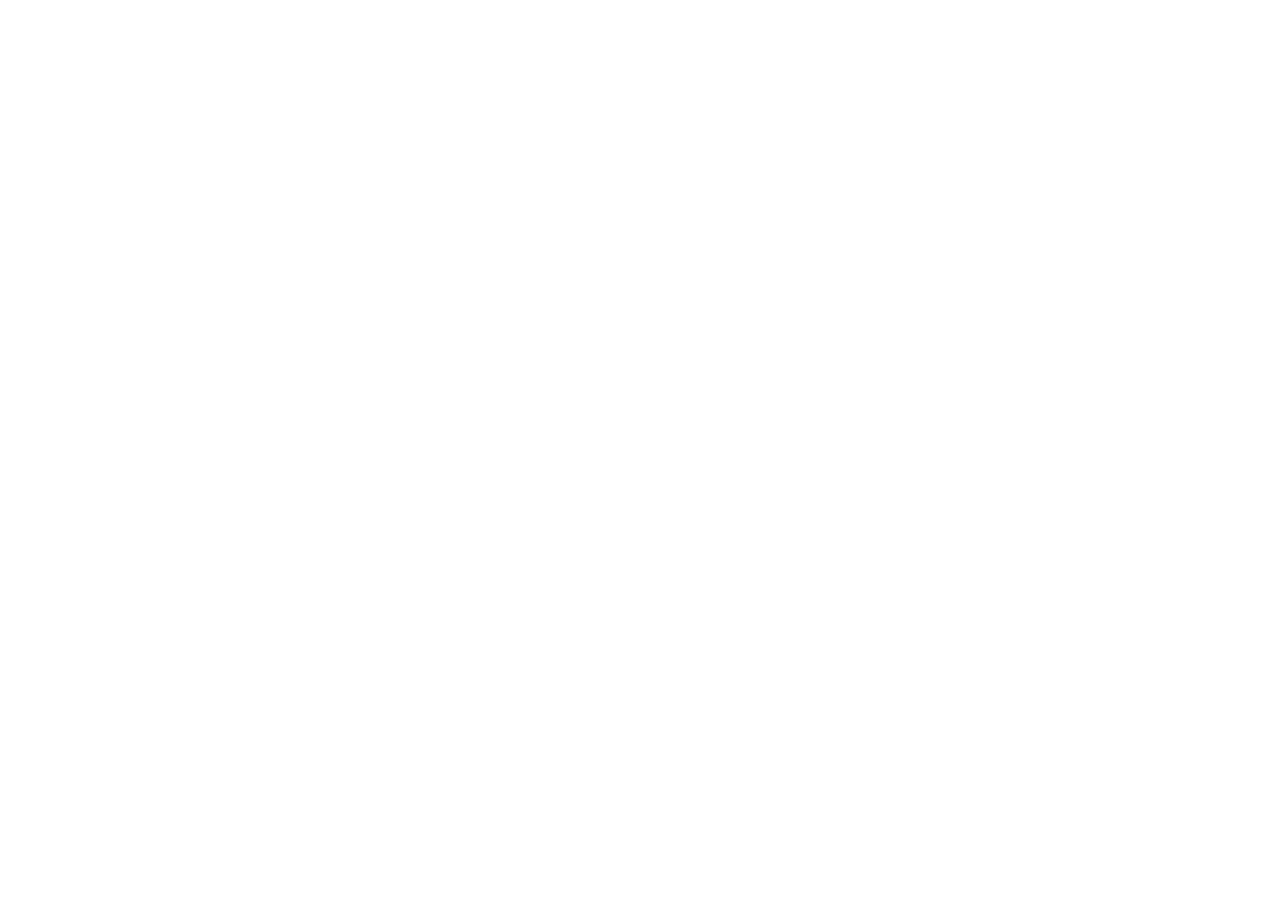
==== inex.html @ 456770d9 "initial commit" ====
<!DOCTYPE html>
<html lang="en">
<head>
  <meta charset="UTF-8">
  <meta http-equiv="X-UA-Compatible" content="IE=edge">
  <meta name="viewport" content="width=device-width, initial-scale=1.0">
  <link rel="stylesheet" href="css/normalize.css">
  <link rel="stylesheet" href="css/style.css">
  <title>Clerksy</title>
</head>
<body>
  <div class="container-fluid">
    <!-- HEADER START  -->
    <header>
      <div class="container">
        <div class="header">

        </div>
      </div>
    </header>
    <!-- HEADER FINISH  -->
    <!-- MAIN START  -->
    <main>
      <!-- Section Hero  -->
      <!-- Section Human  -->
      <!-- Section Partner  -->
      <!-- Section Product  -->
      <!-- Section Employer  -->
      <!-- Section hero  -->
    </main>
    <!-- MAIN FINISH  -->
    <!-- FOOTER START  -->
    <!-- FOOTER FINISH  -->    
    <header></header>
  </div>
</body>
</html>
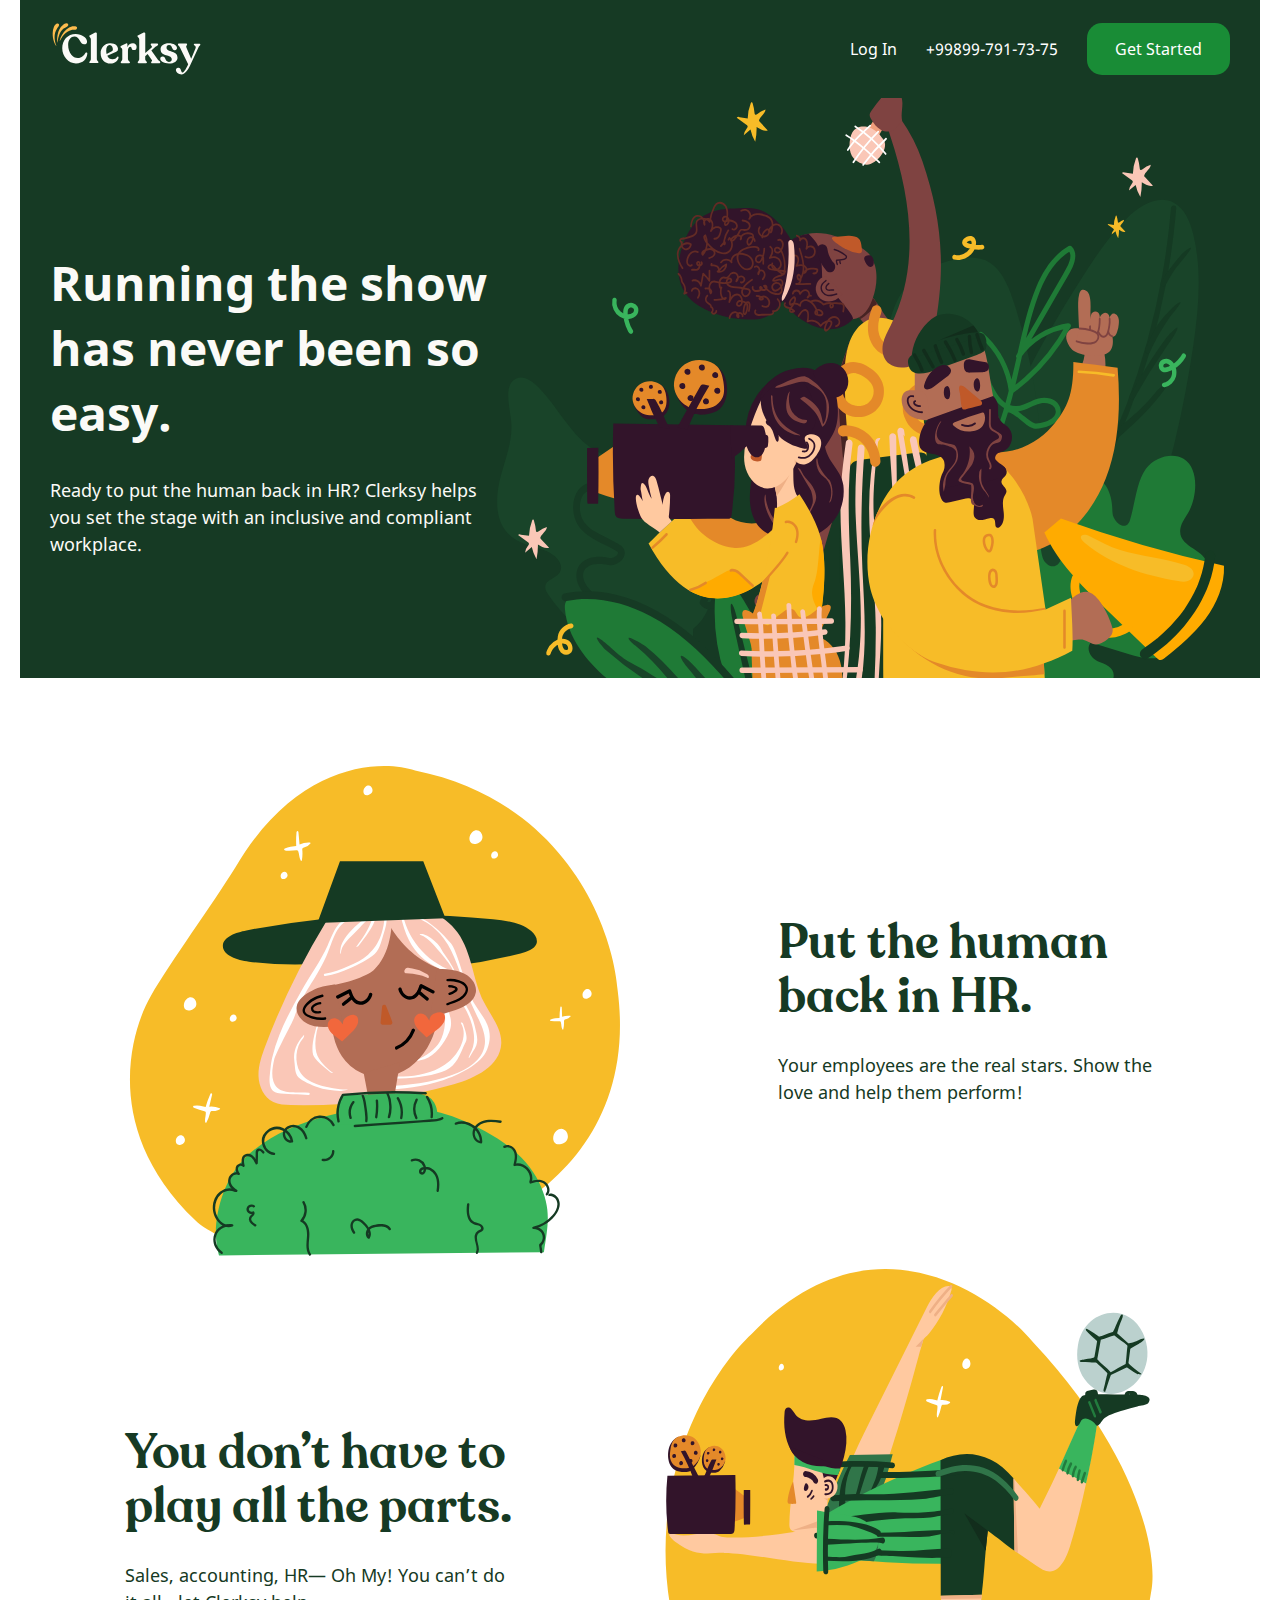
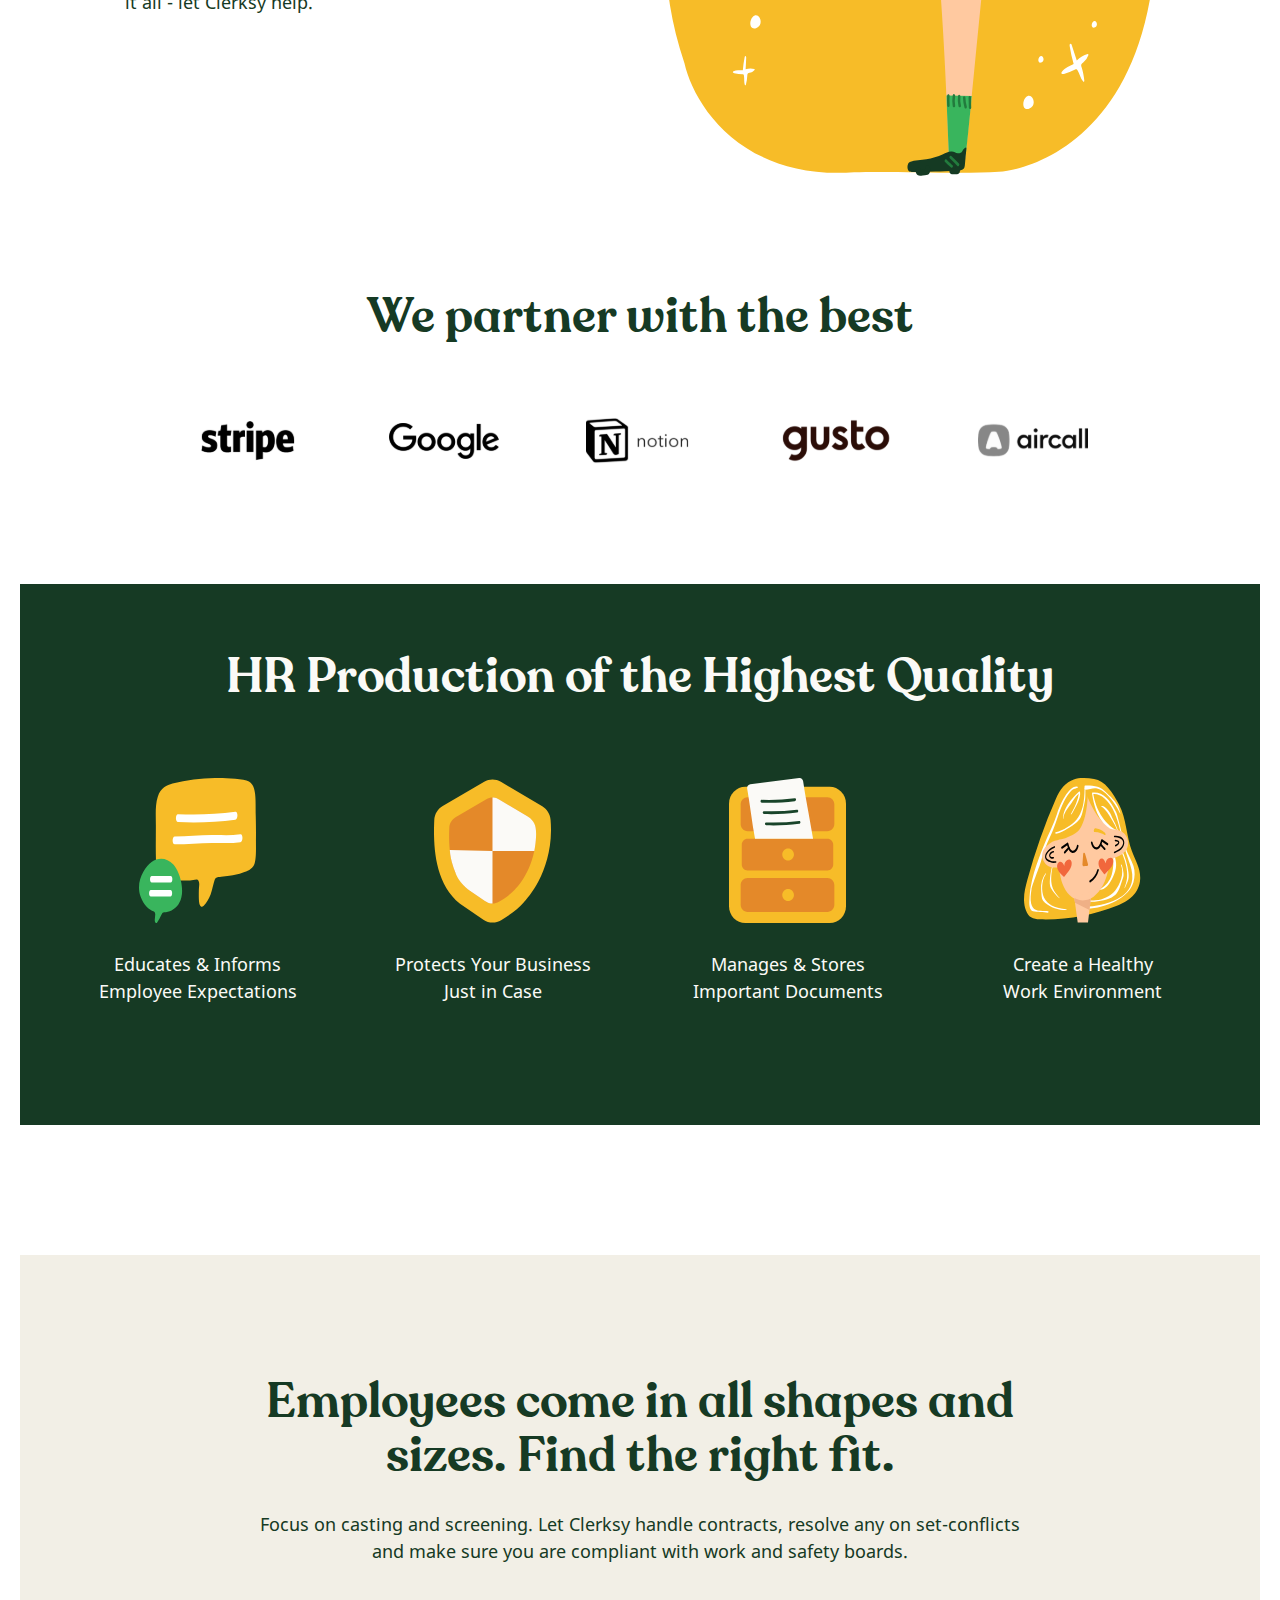
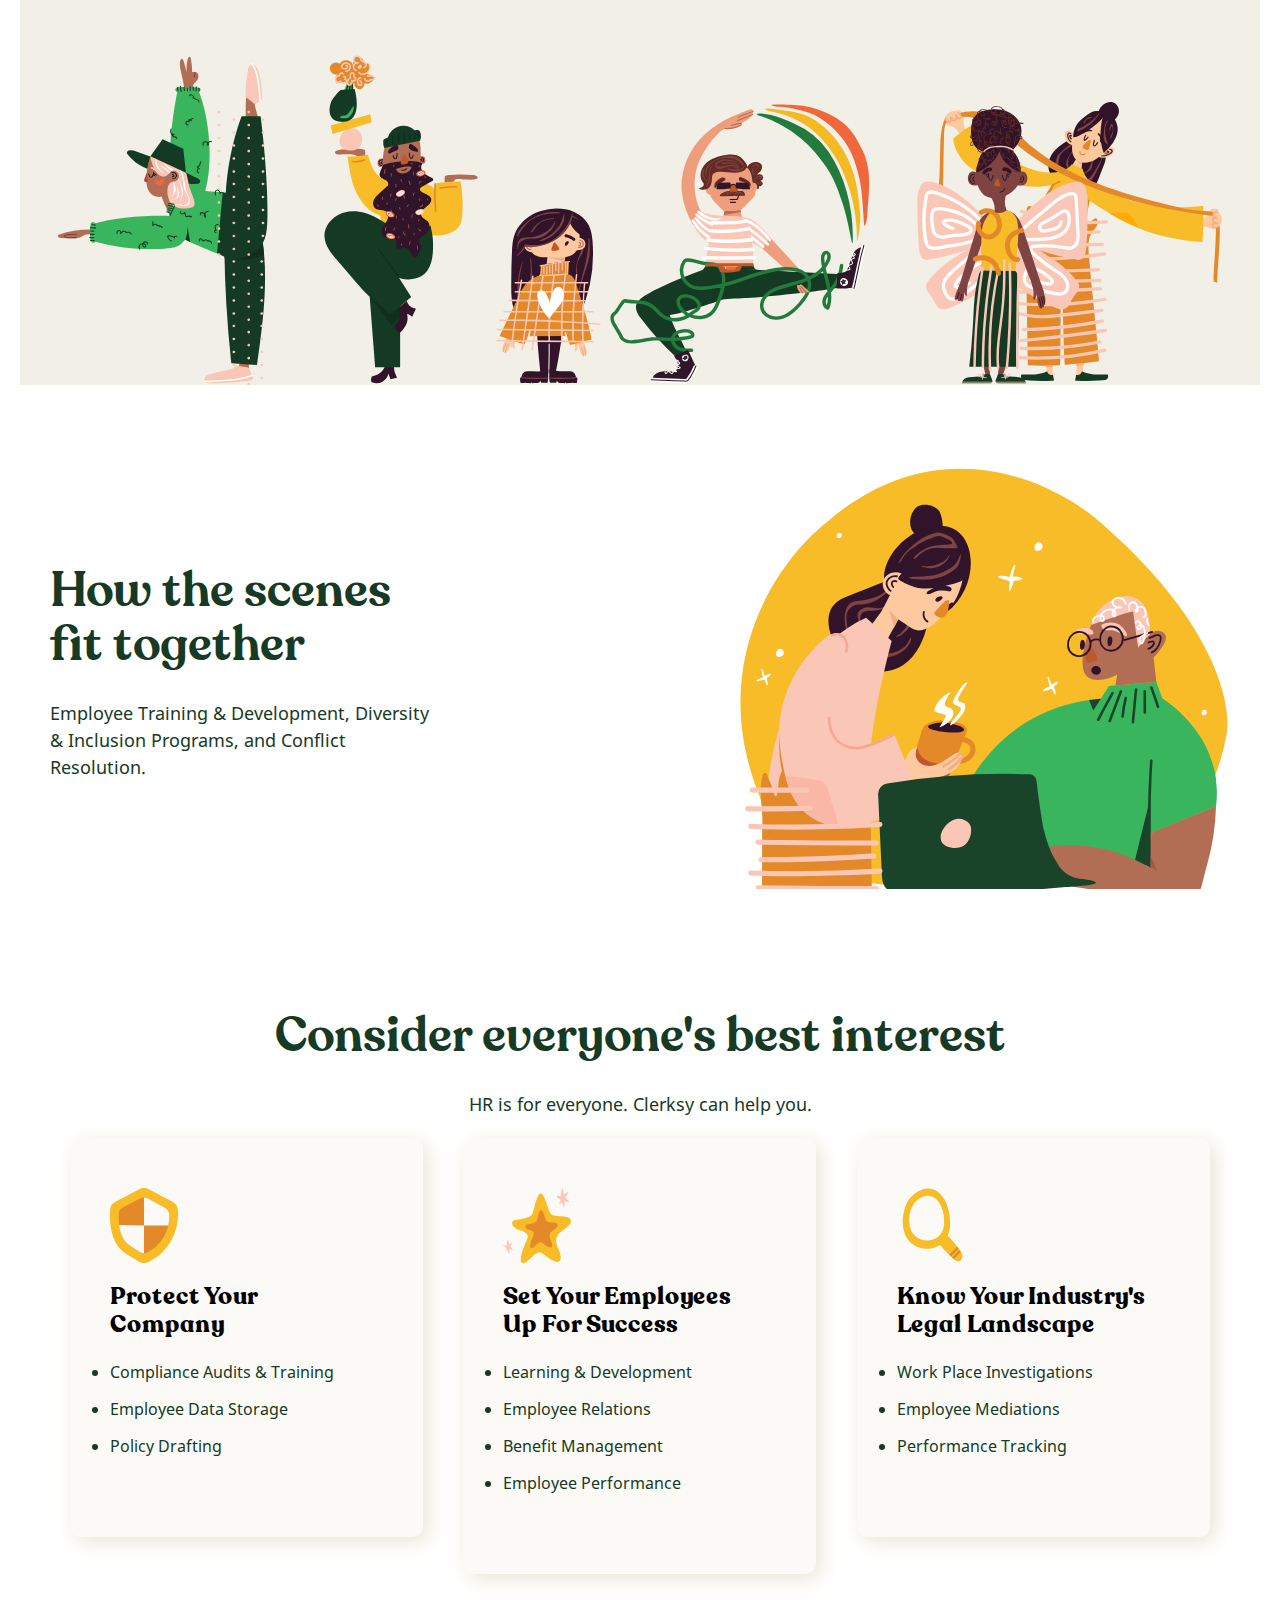
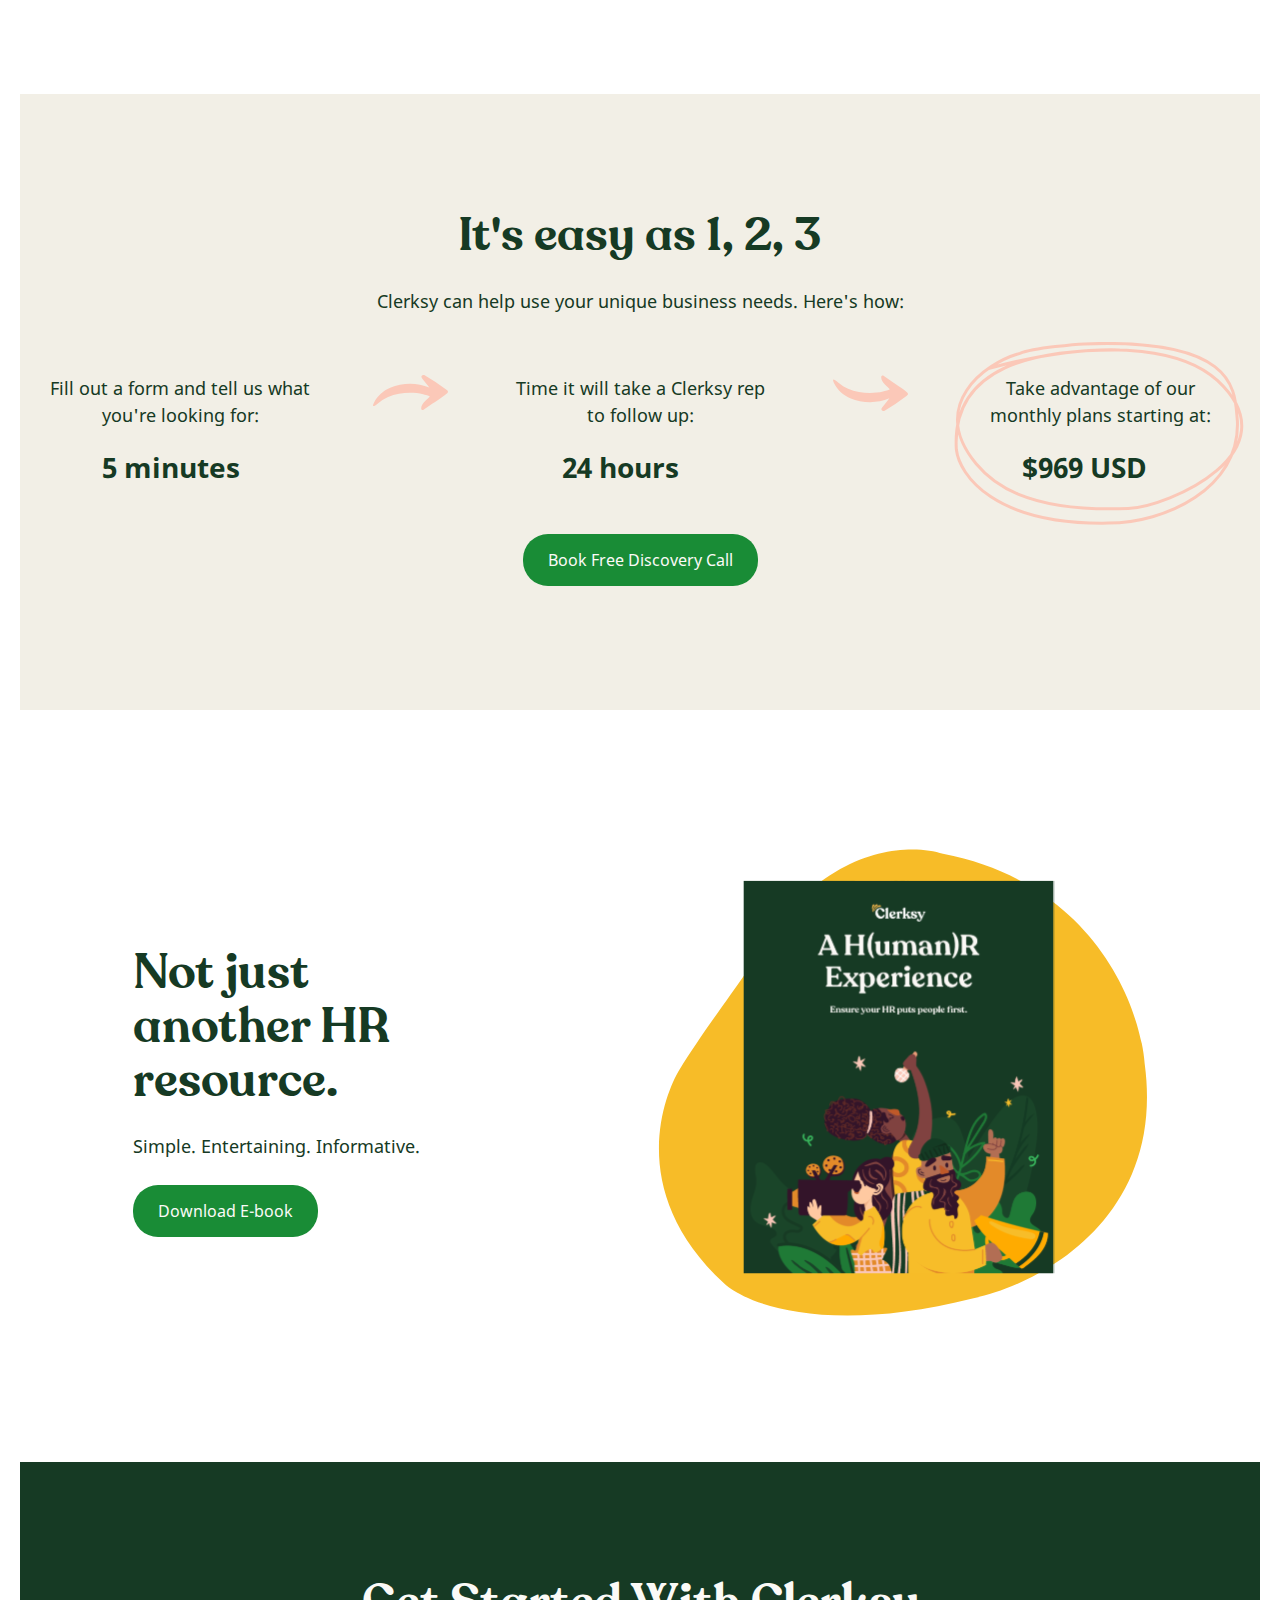
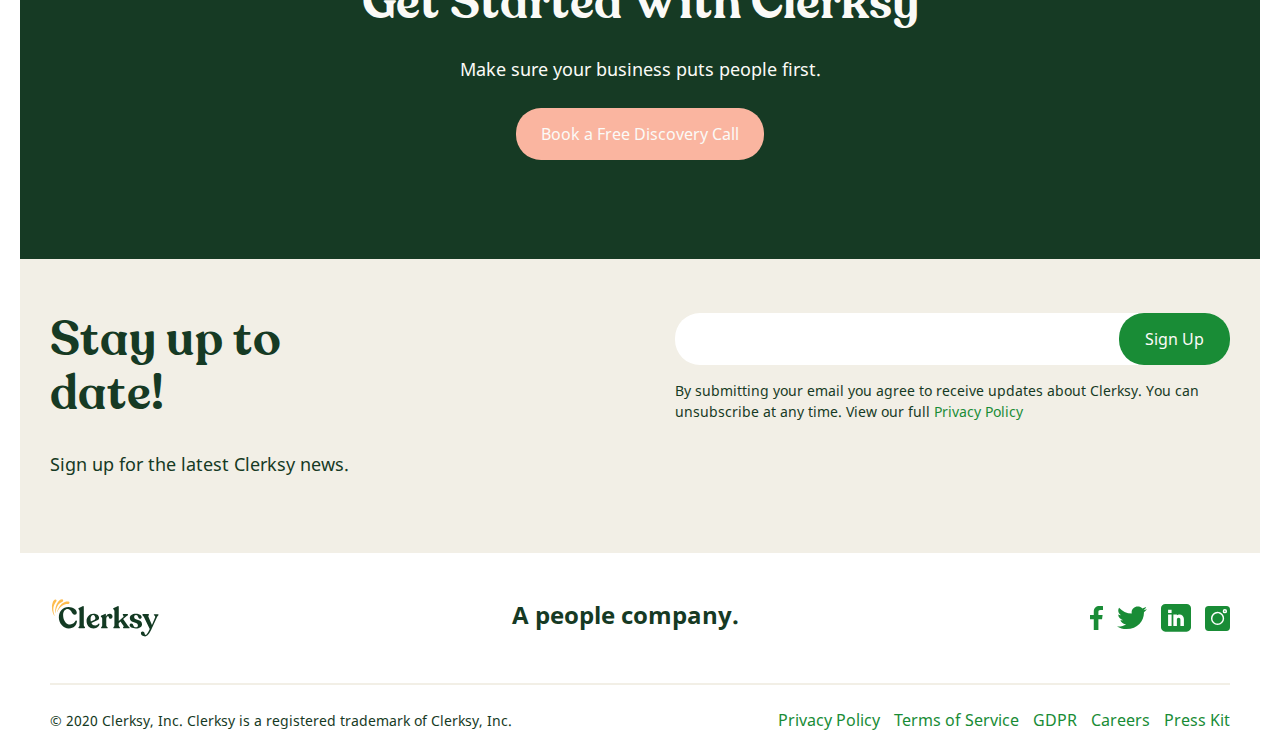
==== commit fd300322: "changed project" ====
--- a/inex.html
+++ b/inex.html
@@ -14,24 +14,290 @@
     <header>
       <div class="container">
         <div class="header">
-
+          <div class="header__logo">
+            <a class="header__logo-link" href="#">
+              <img class="header__img" src="./img/header-logo.svg" alt="Clerksy logo">
+            </a>
+          </div>
+          <div class="header__box-link">
+            <a class="header__login"  href="#" target="_blank">Log In</a>
+            <a class="header__tel"  href="tel:+998997917375" target="_blank">+99899-791-73-75</a>
+            <a class="header__btn" href="#" target="_blank">Get Started</a>
+          </div>
         </div>
       </div>
     </header>
     <!-- HEADER FINISH  -->
+    
     <!-- MAIN START  -->
     <main>
       <!-- Section Hero  -->
+      <section id="hero">
+        <div class="container">
+          <div class="hero">
+            <div class="hero__content">
+              <h1 class="hero__heading">Running the show has never been so easy.</h1>
+              <p class="hero__text">Ready to put the human back in HR? Clerksy helps you set the stage with an inclusive and compliant workplace.</p> 
+            </div>
+            <div class="hero__karaoky">
+              <img class="hero__img" src="./img/karooki.svg" alt="karaoky team">
+            </div>
+          </div>
+        </div>
+      </section>
       <!-- Section Human  -->
+      <section id="human">
+        <div class="container">
+          <div class="human">
+            <ul class="human__list">
+              <li class="human__item">
+                <img class="human__img" src="./img/dream.svg" alt="Dream a girl">
+              </li>
+              <li class="human__item">
+                <h2 class="human__heading">Put the human <br> back in HR.</h2>
+                <p class="human__text">Your employees are the real stars. Show the <br> love and help them perform!</p>
+              </li>
+              <li class="human__item">
+                <h2 class="human__heading">You don’t have to <br> play all the parts.</h2>
+                <p class="human__text">Sales, accounting, HR— Oh My! You can’t do <br> it all - let Clerksy help.</p>
+              </li>
+              <li class="human__item">
+                <img class="human__img" src="./img/boy-ball.svg" alt="boy with his ball">
+              </li>
+            </ul>
+          </div>
+        </div>
+      </section>
       <!-- Section Partner  -->
+      <section id="partner">
+        <div class="container">
+          <div class="partner">
+            <h2 class="partner__heading">We partner with the best</h2>
+            <ul class="partner__list">
+              <li class="partner__item">
+                <a class="partner__link" href="#" target="_blank"><img class="partner__img" src="./img/stripe.svg" alt="stripe logo"></a>
+              </li>
+              <li class="partner__item">
+                <a class="partner__link" href="#" target="_blank"><img class="partner__img" src="./img/google.svg" alt="google logo"></a>
+              </li>
+              <li class="partner__item">
+                <a class="partner__link" href="#" target="_blank"><img class="partner__img" src="./img/notion.svg" alt="notion logo"></a>
+              </li>
+              <li class="partner__item">
+                <a class="partner__link" href="#" target="_blank"><img class="partner__img" src="./img/gusto.svg" alt="gusto logo"></a>
+              </li>
+              <li class="partner__item">
+                <a class="partner__link" href="#" target="_blank"><img class="partner__img" src="./img/aircall.svg" alt="aircall log"></a>
+              </li>
+            </ul>
+          </div>
+        </div>
+      </section>
       <!-- Section Product  -->
+      <section id="product">
+        <div class="container">
+          <div class="product">
+            <h2 class="product__heading">HR Production of the Highest Quality</h2>
+            <ul class="product__list">
+              <li class="product__item">
+                <img class="product__img" src="./img/informs.svg" alt="product image">
+                <p class="product__text">Educates & Informs <br>Employee Expectations</p>
+              </li>
+              <li class="product__item">
+                <img class="product__img" src="./img/business.svg" alt="product image">
+                <p class="product__text">Protects Your Business <br>Just in Case</p>
+              </li>
+              <li class="product__item">
+                <img class="product__img" src="./img/stores.svg" alt="product image">
+                <p class="product__text">Manages & Stores <br>Important Documents</p>
+              </li>
+              <li class="product__item">
+                <img class="product__img" src="./img/healthy.svg" alt="product image">
+                <p class="product__text">Create a Healthy <br>Work Environment </p>
+              </li>
+            </ul>
+          </div>
+        </div>
+      </section>
+      <div class="white"></div>
       <!-- Section Employer  -->
-      <!-- Section hero  -->
+      <section id="employer">
+        <div class="container">
+          <div class="employer">
+            <h2 class="employer__heading">Employees come in all shapes and <br> sizes. Find the right fit.</h2>
+            <p class="employer__text">Focus on casting and screening. Let Clerksy handle contracts, resolve any on set-conflicts <br> and make sure you are compliant with work and safety boards.</p>
+            <div class="employer__team">
+              <img class="employer__img" src="./img/five-people.svg" alt="Employers">
+            </div>
+          </div>
+        </div>
+      </section>
+      <!-- Section Scene  -->
+      <section id="scene">
+        <div class="container">
+          <div class="scene">
+            <div class="scene__content">
+              <h2 class="scene__heading">How the scenes <br> fit together</h2>
+              <p class="scene__text">Employee Training & Development, Diversity <br> & Inclusion Programs, and Conflict <br> Resolution.</p>
+            </div>
+            <div class="scene__illustirate">
+              <img class="scene__img" src="./img/scenes.svg" alt="scenes image">
+            </div>
+          </div>
+        </div>
+      </section>
+      <!-- Section Interest  -->
+      <section id="interest">
+        <div class="container">
+          <div class="interest">
+            <h2 class="interest__heading">Consider everyone's best interest</h2>
+            <p class="interest__text">HR is for everyone. Clerksy can help you.</p>
+            <ul class="interest__list">
+              <li class="interest__item">
+                <div class="interest__box">
+                  <img class="interest__img" src="./img/protection.svg" alt="protection icon">
+                </div>
+                <h2 class="interest__title">Protect Your <br> Company</h2>
+                <ul class="interest__panel">
+                  <li class="interest__panel-item">Compliance Audits & Training</li>
+                  <li class="interest__panel-item">Employee Data Storage</li>
+                  <li class="interest__panel-item">Policy Drafting</li>
+                </ul>
+              </li>
+              <li class="interest__item">
+                <div class="interest__box">
+                  <img class="interest__img" src="./img/star.svg" alt="Star icon">
+                </div>
+                <h2 class="interest__title">Set Your Employees <br> Up For Success</h2>
+                <ul class="interest__panel">
+                  <li class="interest__panel-item">Learning & Development</li>
+                  <li class="interest__panel-item">Employee Relations</li>
+                  <li class="interest__panel-item">Benefit Management</li>
+                  <li class="interest__panel-item">Employee Performance</li>
+                </ul>
+              </li>
+              <li class="interest__item">
+                <div class="interest__box">
+                  <img class="interest__img" src="./img/lupa.svg" alt="Lupa icon">
+                </div>
+                <h2 class="interest__title">Know Your Industry's <br> Legal Landscape</h2>
+                <ul class="interest__panel">
+                  <li class="interest__panel-item">Work Place Investigations</li>
+                  <li class="interest__panel-item">Employee Mediations</li>
+                  <li class="interest__panel-item">Performance Tracking</li>
+                </ul>
+              </li>
+            </ul>
+          </div>
+        </div>
+      </section>
+      <!-- Section Stats  -->
+      <section id="stats">
+        <div class="container">
+          <div class="stats">
+            <h2 class="stats__heading">It's easy as 1, 2, 3</h2>
+            <p class="stats__text">Clerksy can help use your unique business needs. Here's how:</p>
+            <ul class="stats__list">
+              <li class="stats__item text">
+                <p class="stats__text">Fill out a form and tell us what <br> you're looking for:</p>
+                <strong class="stats__bold">5 minutes</strong>
+              </li>
+              <li class="stats__item">
+                <img class="stats__img" src="./img/left-hand1.svg" alt="right hand">
+              </li>
+              <li class="stats__item text">
+                <p class="stats__text">Time it will take a Clerksy rep <br> to follow up:</p>
+                <strong class="stats__bold">24 hours</strong>
+              </li>
+              <li class="stats__item">
+                <img class="stats__img" src="./img/right-hand2.svg" alt="right hand">
+              </li>
+              <li class="stats__item text">
+                <p class="stats__item">Take advantage of our <br> monthly plans starting at:</p>
+                <strong class="stats__bold">&#x24;969 USD</strong>
+                <img class="stats__imgx" src="./img/kolsa.svg" alt="kolsa">
+              </li>
+            </ul>
+            <a class="stats__link" href="#" target="_blank">Book Free Discovery Call</a>
+          </div>
+        </div>
+      </section>
+      <!-- Section Resource  -->
+      <section id="resource">
+        <div class="container">
+          <div class="resource">
+            <div class="resource__content">
+              <h2 class="resource__heading">Not just another HR resource.</h2>
+              <p class="resource__text">Simple. Entertaining. Informative.</p>
+              <a class="resource__link" href="#" target="_blank">Download E-book</a>
+            </div>
+            <div class="resource__box">
+              <img class="resource-img" src="./img/resource-image.svg" alt="resource-image">
+            </div>
+          </div>
+        </div>
+      </section>
+      <!-- Section Testimonial  -->
+      <section id="testimonial">
+        <div class="container">
+          <div class="testimonial">
+            <h2 class="testimonial__heading">Get Started With Clerksy</h2>
+            <p class="testimonial__text"> Make sure your business puts people first.</p>
+            <a class="testimonial__link" href="#" target="_blank">Book a Free Discovery Call</a>
+          </div>
+        </div>
+      </section>
+      <!-- Section Registration  -->
+      <section id="registration">
+        <div class="container">
+          <div class="registration">
+            <div class="registration__wrap1">
+              <h2 class="registration__heading">Stay up to date!</h2>
+              <p class="registration__title">Sign up for the latest Clerksy news.</p>
+            </div>
+            <div class="registration__wrap2">
+              <input class="registration__input" type="text">
+              <button class="regstration__btn" type="submit">Sign Up</button>
+              <p class="registration__text">
+                By submitting your email you agree to receive updates about Clerksy. You can <br> unsubscribe at any time. View our full 
+                <a class="registration__link" href="#">Privacy Policy</a>
+              </p>
+            </div>
+          </div>
+        </div>
+      </section>
     </main>
     <!-- MAIN FINISH  -->
     <!-- FOOTER START  -->
+    <footer>
+      <div class="container">
+        <div class="footer">
+          <div class="footer__wrap1">
+            <div class="footer__logo">
+              <a class="footer__logo-link" href="#"><img class="footer__img" src="./img/footer-logo.svg" alt="footer logo"></a>
+            </div>
+            <p class="footer__title">A people company.</p>
+            <ul class="footer__social">
+              <li class="footer__social-item"><a class="footer__social-link" href="#" target="blank"><img class="footer__social-img" src="./img/facebook.svg" alt="facebook logo"></a></li>
+              <li class="footer__social-item"><a class="footer__social-link" href="#" target="blank"><img class="footer__social-img" src="./img/twitter.svg" alt="twitter logo"></a></li>
+              <li class="footer__social-item"><a class="footer__social-link" href="#" target="blank"><img class="footer__social-img" src="./img/in.svg" alt="in logo"></a></li>
+              <li class="footer__social-item"><a class="footer__social-link" href="#" target="blank"><img class="footer__social-img" src="./img/instagram.svg" alt="instagram logo"></a></li>
+            </ul>
+          </div>
+          <div class="footer__wrap2">
+            <p class="footer__text">© 2020 Clerksy, Inc. Clerksy is a registered trademark of Clerksy, Inc.</p>
+            <ul class="footer__list">
+              <li class="footer__item"><a class="footer__item-link" href="#" target="_blank">Privacy Policy</a></li>
+              <li class="footer__item"><a class="footer__item-link" href="#" target="_blank">Terms of Service</a></li>
+              <li class="footer__item"><a class="footer__item-link" href="#" target="_blank">GDPR</a></li>
+              <li class="footer__item"><a class="footer__item-link" href="#" target="_blank">Careers</a></li>
+              <li class="footer__item"><a class="footer__item-link" href="#" target="_blank">Press Kit</a></li>
+            </ul>
+          </div>
+        </div>
+      </div>
+    </footer>
     <!-- FOOTER FINISH  -->    
-    <header></header>
   </div>
 </body>
 </html>--- a/css/style.css
+++ b/css/style.css
@@ -0,0 +1,649 @@
+@font-face {
+  font-family: 'Recoleta Alt';
+  src:url('../fonts/RecoletaAlt-SemiBold.woff2') format('woff2'),
+  url('../fonts/RecoletaAlt-SemiBold.woff') format('woff');
+  font-weight: 600;
+  font-style: normal;
+  font-display: swap;
+}
+@font-face {
+  font-family: 'Recoleta Alt';
+  src:url('../fonts/RecoletaAlt-Regular.woff2') format('woff2'),
+  url('../fonts/RecoletaAlt-Regular.woff') format('woff');
+  font-weight: normal;
+  font-style: normal;
+  font-display: swap;
+}
+@font-face {
+  font-family: 'Recoleta Alt';
+  src:url('../fonts/RecoletaAlt-Bold.woff2') format('woff2'),
+  url('../fonts/RecoletaAlt-Bold.woff') format('woff');
+  font-weight: bold;
+  font-style: normal;
+  font-display: swap;
+}
+@font-face {
+  font-family: 'Noto Sans';
+  src: url('../fonts/NotoSans-Bold.woff2') format('woff2'),
+  url('../fonts/NotoSans-Bold.woff') format('woff');
+  font-weight: bold;
+  font-style: normal;
+  font-display: swap;
+}
+@font-face {
+  font-family: 'Noto Sans';
+  src:url('../fonts/NotoSans.woff2') format('woff2'),
+  url('../fonts/NotoSans.woff') format('woff');
+  font-weight: normal;
+  font-style: normal;
+  font-display: swap;
+}
+
+
+
+*{
+  box-sizing: border-box;
+  margin: 0;
+  padding: 0;
+}
+body{
+  font-family: 'Noto Sans', sans-serif;
+  font-style: normal;
+  font-weight: normal;
+}
+.container-fluid{
+  padding: 0 20px;
+}
+.container{
+  width: 1220px;
+  margin: 0 auto;
+  padding: 0 20px;
+}
+.visually-hidden {
+  position: absolute;
+  width: 1px;
+  height: 1px;
+  margin: -1px;
+  padding: 0;
+  overflow: hidden;
+  border: 0;
+  clip: rect(0 0 0 0)
+}
+.h1, h2, h3, h4, h5, h6{
+  font-family: 'Recoleta Alt';
+}
+img{
+  vertical-align: middle;
+}
+a{
+  text-decoration: none;
+}
+
+
+/* HEADER START  */
+header{
+  background-color: #163A24;
+}
+.header {
+  display: flex;
+  justify-content: space-between;
+  align-items: center;
+  
+}
+.header__logo {
+  padding: 20px 0;
+  
+}
+.header__logo-link {
+}
+.header__img {
+  width: 153px;
+  height: 58px;
+}
+.header__box-link {
+  width: 380px;
+  display: flex;
+  align-items: center;
+  justify-content: space-between;
+}
+.header__login {
+  color: #fff;
+  font-size: 16px;
+  line-height: 22px;
+}
+.header__tel {
+  color: #fff;
+  font-size: 16px;
+  line-height: 22px;
+}
+.header__btn {
+  color: #fff;
+  font-size: 16px;
+  line-height: 22px;
+  padding: 15px 28px;
+  border-radius: 15px;
+  background-color: #198C36;
+}
+/* HEADER FINISH */
+
+/* MAIN START */
+/* Section Hero   */
+#hero{
+  background-color: #163A24;
+}
+.hero {
+  display: flex;
+  justify-content: space-between;
+  align-items: center;
+  margin-bottom: 78px;
+}
+.hero__content {
+  width: 475px;
+}
+.hero__heading {
+  font-weight: 600;
+  font-size: 48px;
+  line-height: 65px;  
+  color: #FBFAF7;
+}
+.hero__text {
+  font-size: 18px;
+  line-height: 27px;
+  color: #FBFAF7;
+}
+.hero__img {
+  width: 738px;
+  height: 580px;
+}
+/* Section Human    */
+.human {
+  
+}
+.human__list {
+  display: flex;
+  flex-flow: row wrap;
+  list-style-type: none;
+  justify-content: space-around;
+  align-items: center;
+}
+.human__item {
+}
+.human__img{
+  width: 492px;
+  height: 510px;
+}
+.human__heading {
+  margin-bottom: 28px;
+  font-weight: 600;
+  font-size: 48px;
+  line-height: 54px;
+  color: #163A24;
+  
+}
+.human__text {
+  font-size: 18px;
+  line-height: 27px;
+  color: #163A24;
+}
+
+
+/* Section Partner  */
+.partner {
+  
+  padding: 114px 99px;
+  
+}
+.partner__heading {
+  margin-bottom: 67px;
+  text-align: center;
+  font-weight: 600;
+  font-size: 48px;
+  line-height: 54px;
+  text-align: center;
+  color: #163A24;
+}
+.partner__list {
+  width: 983px;
+  display: flex;
+  justify-content: space-between;
+  align-items: center;
+  padding-left: 44px;
+  padding-right: 44px;
+  list-style-type: none;
+}
+
+.partner__img{
+  
+}
+/* Section Product  */
+#product{
+  background-color: #163A24;
+}
+.product {
+  padding-top: 66px;
+  padding-bottom: 120px;
+  
+}
+.product__heading {
+  font-weight: 600;
+  font-size: 48px;
+  line-height: 54px;
+  text-align: center;
+  color: #FBFAF7;
+  margin-bottom: 74px;
+}
+.product__list {
+  display: flex;
+  justify-content: space-between;
+  align-items: center;
+  list-style-type: none;
+}
+.product__item {
+  text-align: center;
+  width: 295px;
+}
+.product__img {
+  width: 117px;
+  height: 145px;
+}
+.product__text{
+  font-size: 18px;
+  line-height: 27px; 
+  text-align: center;
+  color: #FBFAF7;
+  margin-top: 28px;
+}
+
+.white{
+  height: 130px;
+  background-color: #fff;
+}
+/* Section Employer */
+#employer{
+  background-color: #F2EFE6;
+  margin-bottom: 81px;
+}
+.employer {
+  text-align: center;
+  padding-top: 120px; 
+}
+.employer__heading {
+  font-weight: 600;
+  font-size: 48px;
+  line-height: 54px;
+  text-align: center;
+  color: #163A24;
+  margin-bottom: 28px;
+}
+.employer__text {
+  font-size: 18px;
+  line-height: 27px;
+  text-align: center;
+  color: #163A24;
+  margin-bottom: 85px;
+}
+.employer__team {
+  margin: 0 auto;
+}
+.employer__img {
+  width: 1180px;
+  height: 335px;
+  
+}
+/* Section Scene    */
+.scene {
+  display: flex;
+  justify-content: space-between;
+  align-items: center;
+  margin-bottom: 120px;
+  
+}
+.scene__content {
+  width: 393px;
+  height: 227px;
+}
+.scene__heading {
+  font-weight: 600;
+  font-size: 48px;
+  line-height: 54px;
+  color: #163A24;
+  margin-bottom: 28px;
+}
+.scene__text {
+  font-size: 18px;
+  line-height: 27px;
+  color: #163A24;
+}
+.scene__img {
+  width: 492px;
+  height: 423px;
+}
+/* Section Interest */
+.interest {
+  margin-bottom: 120px;
+}
+.interest__heading {
+  font-weight: 600;
+  font-size: 48px;
+  line-height: 54px;
+  text-align: center; 
+  color: #163A24;
+  margin-bottom: 28px;
+  
+}
+.interest__text {
+  font-size: 18px;
+  line-height: 27px;
+  text-align: center; 
+  color: #163A24;
+  margin-bottom: 20px;
+}
+.interest__list {
+  display: flex;
+  align-items: flex-start;
+  justify-content: space-between;
+  list-style-type: none;
+}
+.interest__item {
+  width: 353px;
+  background-color: #FBFAF7;
+  border-radius: 10px;
+  margin: 0 auto;
+  padding: 50px 40px 65px;
+  box-shadow: 5px 5px 20px #E9E4D5;
+}
+.interest__box {
+  margin-bottom: 20px;
+}
+.interest__panel{
+  list-style-type: disc;
+  
+}
+.interest__panel-item{
+  margin-bottom: 15px;
+  font-size: 16px;
+  line-height: 22px;
+  color: #163A24;
+}
+.interest__img {
+  width: 68px;
+  height: 75px;
+}
+.interest__title {
+  margin-bottom: 23px;
+}
+/* Section Stats */
+#stats{
+  background-color: #F2EFE6;
+}
+.stats {
+  text-align: center;
+  padding-top: 114px;
+  padding-bottom: 139px;
+  
+}
+.stats__heading {
+  font-weight: 600;
+  font-size: 47px;
+  line-height: 54px;
+  text-align: center;
+  color: #163A24;
+  margin-bottom: 26px;
+}
+.stats__text {
+  font-size: 18px;
+  line-height: 27px;
+  text-align: center;
+  color: #163A24;
+  margin-bottom: 60px;
+}
+.stats__list {
+  display: flex;
+  justify-content: space-between;
+  list-style-type: none;
+  margin-bottom: 60px;
+}
+.stats__item {
+  position: relative;
+  font-size: 18px;
+  line-height: 27px;
+  text-align: center;
+  color: #163A24;
+}
+.stats__img{
+  width: 75px;
+}
+.text{
+  width: 260px;
+  
+}
+.stats__imgx{
+  position: absolute;
+  top: -33px;
+  left: -16px;
+  
+}
+.stats__bold{
+  position: absolute;
+  top: 77px;
+  left: 52px;
+  font-weight: 600;
+  font-size: 28px;
+  line-height: 31px;
+  text-align: center;
+  color: #163A24;
+  
+}
+.stats__link{
+  font-size: 16px;
+  line-height: 22px;
+  text-align: center;
+  padding: 15px 25px;
+  background-color: #198C36;
+  color: #FBFAF7;
+  border-radius: 25px;
+}
+
+/* Section Resource */
+.resource {
+  display: flex;
+  justify-content: space-around;
+  align-items: center;
+  padding-top: 130px;
+  margin-bottom: 135px;
+}
+.resource__content {
+  width: 360px;
+}
+.resource__heading {
+  font-weight: 600;
+  font-size: 48px;
+  line-height: 54px;
+  color: #163A24;
+  margin-bottom: 25px;
+  
+  
+}
+.resource__text{
+  margin-bottom: 40px;
+  font-size: 18px;
+  line-height: 27px;
+  color: #163A24;
+}
+.resource__link {
+  padding: 15px 25px;
+  background-color: #198C36;
+  border-radius: 25px;
+  font-size: 16px;
+  line-height: 22px;
+  color: #FBFAF7;
+}
+.resource-img {
+  width: 490px;
+  height: 487px;
+}
+/* Section Testimonial */
+#testimonial{
+  background-color: #163A24;
+}
+.testimonial {
+  text-align: center;
+  padding: 114px;
+  
+}
+.testimonial__heading {
+  font-weight: 600;
+  font-size: 48px;
+  line-height: 54px;
+  text-align: center;
+  color: #FBFAF7;
+  margin-bottom: 26px;
+}
+.testimonial__text {
+  font-size: 18px;
+  line-height: 27px;
+  text-align: center;
+  color: #FBFAF7;
+  margin-bottom: 40px;
+  
+}
+.testimonial__link {
+  padding: 15px 25px;
+  background-color: #FAB5A0;
+  border-radius: 25px;
+  font-size: 16px;
+  line-height: 22px;
+  color: #FBFAF7;
+}
+/* Section Registration*/
+#registration{
+  background-color: #F2EFE6;
+}
+.registration {
+  display: flex;
+  justify-content: space-between;
+  padding-top: 54px;
+  padding-bottom: 75px;
+}
+.registration__wrap1 {
+  width: 350px;
+}
+.registration__heading {
+  font-weight: 600;
+  font-size: 48px;
+  line-height: 54px; 
+  color: #163A24;
+  margin-bottom: 30px;
+  
+}
+.registration__title {
+  font-size: 18px;
+  line-height: 27px;
+  color: #163A24;
+}
+.registration__wrap2 {
+  position: relative;
+}
+.regstration__btn {
+  width: 111px;
+  height: 52px;
+  padding: 15px 25px;
+  background-color: #198C36;
+  border-radius: 25px;
+  font-size: 16px;
+  line-height: 22px;
+  color: #FBFAF7;
+  border: none;
+  position: absolute;
+  top: 0px;
+  right: 0px;
+}
+.registration__text {
+  font-size: 14px;
+  line-height: 21px;
+  color: #163A24;
+}
+.registration__link {
+  color: #198C36;
+}
+.registration__input{
+  padding-left: 20px;
+  width: 555px;
+  height: 52px;
+  border: none;
+  border-radius: 25px;
+  margin-bottom: 15px;
+}
+/* MAIN FINISH */
+
+
+
+
+/* FOOTER START   */
+.footer {
+  padding-top: 44px;
+}
+.footer__wrap1 {
+  display: flex;
+  justify-content: space-between;
+  padding-bottom: 44px;
+  border-bottom: 2px solid #F2EFE6;
+  
+}
+.footer__logo {
+}
+.footer__img {
+}
+.footer__title {
+  font-weight: 600;
+  font-size: 24px;
+  line-height: 36px;
+  text-align: center;
+  color: #163A24;
+}
+.footer__social {
+  width: 140px;
+  display: flex;
+  align-items: center;
+  justify-content: space-between;
+  list-style-type: none;
+}
+.footer__wrap2 {
+  height: 70px;
+  display: flex;
+  justify-content: space-between;
+  align-items: center;
+}
+.footer__text {
+  font-size: 14px;
+  line-height: 21px;
+  color: #163A24;
+}
+.footer__list {
+  list-style-type: none;
+  display: flex;
+  
+}
+.footer__item {
+  margin-left: 14px;
+}
+.footer__item-link {
+  color: #198C36;
+}
+
+/* FOOTER FINISH  */
+
+
+
+
+
+
+
+
+
+
+
+
+
+
+
